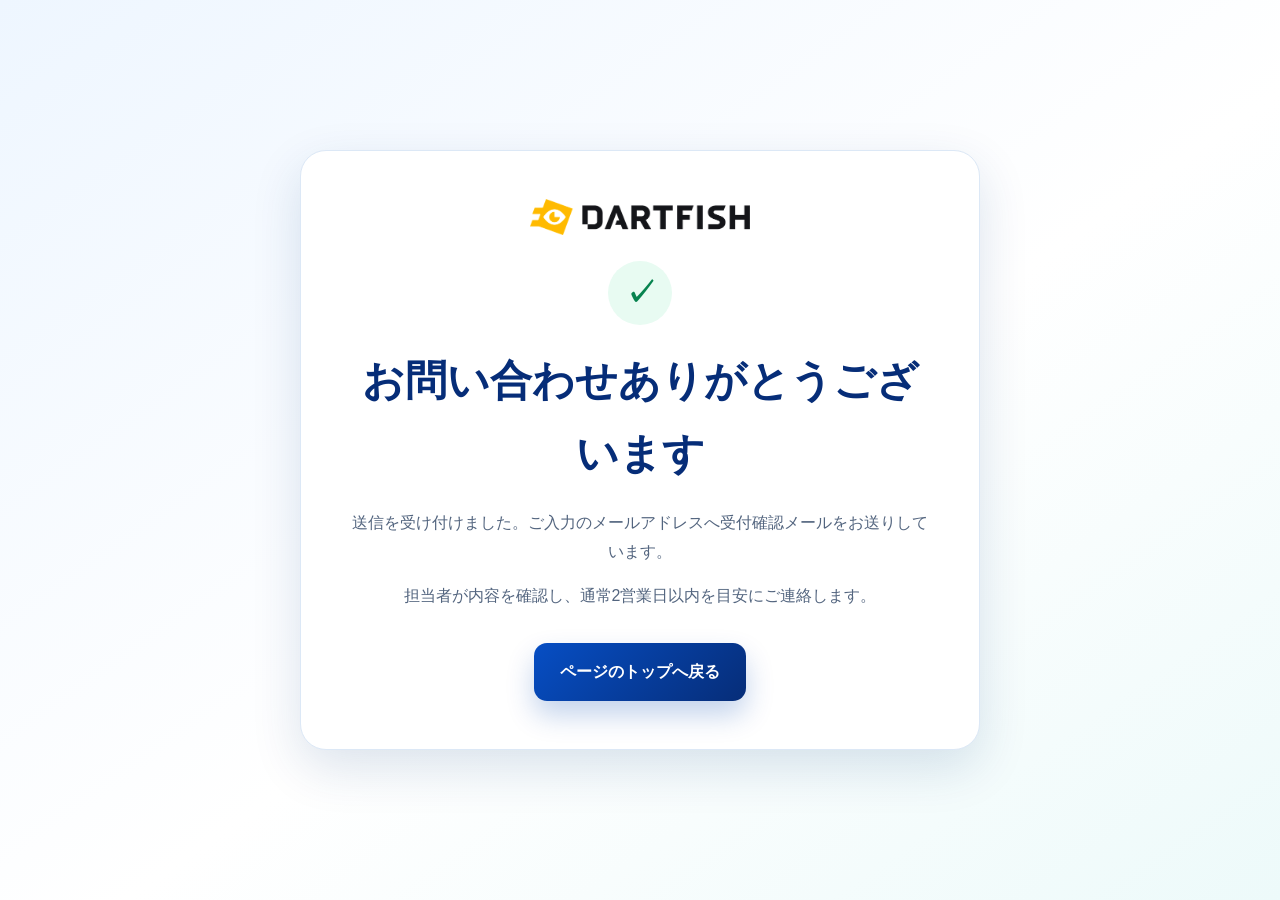
==== thanks.html @ bed09a38 "教育・学校向け問い合わせフォームを追加" ====
<!doctype html>
<html lang="ja">
<head>
  <meta charset="utf-8">
  <meta name="viewport" content="width=device-width, initial-scale=1">
  <meta name="robots" content="noindex">
  <title>お問い合わせありがとうございます｜Dartfish</title>
  <link rel="icon" href="images/favicon.png" type="image/png">
  <link rel="stylesheet" href="css/style.css">
</head>
<body class="thanks-page">
  <main class="thanks-main">
    <section class="thanks-card">
      <img src="images/dartfish-logo.png" alt="DARTFISH" width="230" height="48">
      <span class="thanks-check" aria-hidden="true">✓</span>
      <h1>お問い合わせありがとうございます</h1>
      <p>送信を受け付けました。ご入力のメールアドレスへ受付確認メールをお送りしています。</p>
      <p>担当者が内容を確認し、通常2営業日以内を目安にご連絡します。</p>
      <a class="button button-primary" href="/">ページのトップへ戻る</a>
    </section>
  </main>
</body>
</html>
---- css/style.css ----
:root {
  --blue-900: #062d78;
  --blue-800: #073b99;
  --blue-700: #064ec4;
  --blue-600: #0f65df;
  --blue-100: #eaf3ff;
  --blue-050: #f5f9ff;
  --teal-700: #087f86;
  --teal-100: #e6f8f7;
  --yellow: #ffba08;
  --ink: #10213f;
  --muted: #53657f;
  --line: #dbe6f4;
  --white: #ffffff;
  --shadow-sm: 0 8px 24px rgba(10, 54, 117, 0.08);
  --shadow-md: 0 18px 50px rgba(10, 54, 117, 0.14);
  --radius-sm: 14px;
  --radius-md: 22px;
  --radius-lg: 34px;
  --container: 1180px;
}

* { box-sizing: border-box; }
html { scroll-behavior: smooth; }
body {
  margin: 0;
  color: var(--ink);
  background: var(--white);
  font-family: -apple-system, BlinkMacSystemFont, "Segoe UI", "Yu Gothic", "Hiragino Kaku Gothic ProN", Meiryo, sans-serif;
  line-height: 1.75;
  -webkit-font-smoothing: antialiased;
}
img { max-width: 100%; height: auto; display: block; }
a { color: inherit; }
button, input, textarea { font: inherit; }
svg { stroke: currentColor; fill: none; stroke-width: 1.8; stroke-linecap: round; stroke-linejoin: round; }

.container { width: min(var(--container), calc(100% - 48px)); margin-inline: auto; }
.section { padding: 104px 0; }
.section-soft { background: linear-gradient(180deg, #f7fbff 0%, #eef6ff 100%); }
.section-band {
  background:
    radial-gradient(circle at 12% 0%, rgba(80, 173, 255, .22), transparent 32%),
    linear-gradient(145deg, #073487 0%, #0754c0 55%, #087f86 125%);
}
.section-heading { max-width: 760px; margin: 0 auto 52px; text-align: center; }
.section-heading h2 { margin: 6px 0 12px; font-size: clamp(2rem, 4vw, 3rem); line-height: 1.25; letter-spacing: .015em; color: var(--blue-900); }
.section-heading p { margin: 0; color: var(--muted); font-size: 1.03rem; }
.section-heading-light h2, .section-heading-light p { color: var(--white); }
.section-heading-light p { opacity: .86; }
.section-kicker { display: inline-block; color: var(--blue-600); font-size: .78rem; font-weight: 800; letter-spacing: .16em; }
.section-kicker-white { color: #bcdcff; }
.sr-only { position: absolute; width: 1px; height: 1px; padding: 0; margin: -1px; overflow: hidden; clip: rect(0,0,0,0); white-space: nowrap; border: 0; }
.skip-link { position: fixed; left: 12px; top: -60px; z-index: 1000; padding: 10px 14px; background: #fff; color: #0645b5; border-radius: 8px; box-shadow: var(--shadow-sm); }
.skip-link:focus { top: 12px; }

.site-header { position: sticky; top: 0; z-index: 100; background: rgba(255,255,255,.94); border-bottom: 1px solid rgba(218,229,243,.85); backdrop-filter: blur(14px); }
.header-inner { height: 76px; display: flex; align-items: center; justify-content: space-between; gap: 28px; }
.brand img { width: 230px; }
.global-nav { display: flex; align-items: center; gap: 30px; font-weight: 700; font-size: .94rem; }
.global-nav a { text-decoration: none; transition: color .2s ease, transform .2s ease; }
.global-nav a:not(.nav-cta):hover { color: var(--blue-600); }
.nav-cta { padding: 11px 20px; color: #fff; background: var(--blue-700); border-radius: 10px; box-shadow: 0 8px 16px rgba(6,78,196,.2); }
.nav-cta:hover { transform: translateY(-1px); }
.menu-button { display: none; width: 46px; height: 46px; padding: 10px; border: 0; border-radius: 10px; background: var(--blue-050); color: var(--blue-900); }
.menu-line { display: block; height: 2px; background: currentColor; margin: 5px 0; transition: .2s ease; }

.hero { position: relative; min-height: 720px; padding: 84px 0 98px; overflow: hidden; background: linear-gradient(140deg, #fff 0%, #fff 43%, #f0f7ff 100%); }
.hero::after { content: ""; position: absolute; inset: auto 0 0; height: 1px; background: linear-gradient(90deg, transparent, #d6e5f6, transparent); }
.hero-grid { display: grid; grid-template-columns: 1.03fr .97fr; align-items: center; gap: 58px; position: relative; z-index: 2; }
.eyebrow { display: inline-flex; align-items: center; gap: 8px; margin: 0 0 16px; padding: 7px 12px; color: var(--blue-700); background: var(--blue-100); border-radius: 999px; font-size: .82rem; font-weight: 800; }
.eyebrow::before { content: ""; width: 7px; height: 7px; border-radius: 50%; background: var(--yellow); box-shadow: 0 0 0 4px rgba(255,186,8,.2); }
.hero h1 { margin: 0; font-size: clamp(2.65rem, 5.2vw, 4.75rem); line-height: 1.17; letter-spacing: -.035em; color: var(--blue-900); }
.hero h1 span { color: var(--blue-700); }
.hero-sub { margin: 22px 0 12px; font-size: clamp(1.05rem, 1.8vw, 1.28rem); font-weight: 800; color: var(--ink); }
.hero-proof { position: relative; margin: 0 0 16px; padding-left: 22px; color: var(--blue-800); font-size: .9rem; font-weight: 800; line-height: 1.55; }
.hero-proof::before { content: ""; position: absolute; left: 0; top: .42em; width: 12px; height: 12px; border-radius: 50%; background: var(--yellow); box-shadow: 0 0 0 4px rgba(255,186,8,.18); }
.hero-text { max-width: 650px; margin: 0 0 24px; color: var(--muted); font-size: 1.02rem; }
.tag-list { display: flex; flex-wrap: wrap; gap: 9px; margin-bottom: 32px; }
.tag-list span { padding: 6px 12px; border-radius: 999px; background: #fff; border: 1px solid #cfe0f5; color: var(--blue-800); font-size: .82rem; font-weight: 700; }
.hero-actions { display: flex; flex-wrap: wrap; gap: 14px; }
.button { min-height: 58px; display: inline-flex; align-items: center; justify-content: center; gap: 10px; padding: 0 26px; border-radius: 13px; text-decoration: none; font-weight: 800; transition: transform .2s ease, box-shadow .2s ease, background .2s ease; }
.button svg { width: 22px; height: 22px; }
.button:hover { transform: translateY(-2px); }
.button-primary { color: #fff; background: linear-gradient(135deg, var(--blue-700), var(--blue-900)); box-shadow: 0 14px 28px rgba(6,71,174,.24); }
.button-primary:hover { box-shadow: 0 18px 32px rgba(6,71,174,.30); }
.button-secondary { color: var(--blue-800); background: #fff; border: 1.5px solid #82ace7; }

.hero-visual { position: relative; min-height: 570px; }
.hero-photo-wrap { position: absolute; inset: 0; border-radius: 34px; overflow: hidden; box-shadow: var(--shadow-md); background: #ddeeff; }
.hero-photo { width: 100%; height: 100%; object-fit: cover; }
.hero-photo-wrap::after { content: ""; position: absolute; inset: 0; background: linear-gradient(180deg, transparent 72%, rgba(3,30,75,.12)); }
.hero-screen-card { position: absolute; right: -22px; bottom: 0; width: 58%; padding: 7px; border-radius: 16px; background: rgba(255,255,255,.94); box-shadow: 0 24px 48px rgba(4,40,94,.28); transform: rotate(-1.4deg); }
.hero-screen-card img { border-radius: 10px; }
.hero-data-card { position: absolute; border: 1px solid rgba(150,190,230,.7); background: rgba(255,255,255,.92); box-shadow: var(--shadow-sm); backdrop-filter: blur(10px); }
.hero-data-card-a { top: -22px; left: -28px; width: 190px; padding: 13px 14px 10px; border-radius: 16px; }
.hero-data-card-a svg { width: 100%; height: 52px; stroke: var(--blue-600); stroke-width: 3; }
.hero-data-card-a span { display: block; margin-top: -2px; color: var(--blue-800); font-size: .66rem; font-weight: 900; letter-spacing: .12em; }
.hero-data-card-b { right: -14px; top: 88px; display: flex; align-items: center; gap: 9px; padding: 10px 14px; border-radius: 14px; }
.hero-data-card-b strong { font-size: 2rem; color: var(--yellow); line-height: 1; }
.hero-data-card-b span { color: var(--blue-900); font-size: .66rem; font-weight: 900; line-height: 1.15; }
.hero-orb { position: absolute; border-radius: 50%; filter: blur(1px); pointer-events: none; }
.hero-orb-a { width: 420px; height: 420px; right: -180px; top: 110px; background: rgba(86,177,255,.15); }
.hero-orb-b { width: 180px; height: 180px; left: -80px; bottom: -30px; background: rgba(255,186,8,.10); }

.challenge-grid { display: grid; grid-template-columns: repeat(5, 1fr); gap: 16px; }
.icon-card { min-height: 218px; padding: 28px 20px 22px; text-align: center; background: #fff; border: 1px solid #e2ecf8; border-radius: var(--radius-sm); box-shadow: var(--shadow-sm); }
.line-icon { width: 58px; height: 58px; display: grid; place-items: center; margin: 0 auto 15px; color: var(--blue-700); background: var(--blue-050); border-radius: 16px; }
.line-icon svg { width: 36px; height: 36px; }
.icon-card h3 { margin: 0 0 8px; color: var(--blue-900); font-size: 1rem; }
.icon-card p { margin: 0; color: var(--muted); font-size: .88rem; line-height: 1.65; }

.flow-grid { display: grid; grid-template-columns: repeat(4, 1fr); gap: 22px; counter-reset: flow; }
.flow-card { position: relative; padding: 22px; background: #fff; border: 1px solid var(--line); border-radius: var(--radius-md); box-shadow: var(--shadow-sm); }
.flow-card:not(:last-child)::after { content: ""; position: absolute; z-index: 4; top: 45%; right: -30px; width: 34px; height: 16px; background: var(--blue-600); clip-path: polygon(0 34%, 64% 34%, 64% 0, 100% 50%, 64% 100%, 64% 66%, 0 66%); }
.step-number { position: absolute; top: 12px; left: 12px; z-index: 3; width: 30px; height: 30px; display: grid; place-items: center; border-radius: 50%; background: var(--blue-700); color: #fff; font-size: .84rem; font-weight: 900; box-shadow: 0 6px 14px rgba(6,78,196,.25); }
.flow-card h3 { margin: 0 0 16px; padding-left: 28px; text-align: center; color: var(--blue-900); font-size: 1.08rem; }
.flow-image { aspect-ratio: 16/10; overflow: hidden; border-radius: 12px; background: #edf4fb; }
.flow-image img { width: 100%; height: 100%; object-fit: cover; }
.flow-card p { margin: 16px 2px 0; color: var(--muted); font-size: .9rem; line-height: 1.7; }

.usecase-grid { display: grid; grid-template-columns: 1fr 1fr; gap: 26px; }
.usecase-card { display: grid; grid-template-columns: 1.05fr .95fr; align-items: stretch; min-height: 410px; overflow: hidden; border-radius: var(--radius-lg); background: #fff; box-shadow: 0 20px 46px rgba(1,24,63,.22); }
.usecase-card img { width: 100%; height: 100%; min-height: 410px; object-fit: cover; }
.usecase-copy { padding: 38px 34px; }
.usecase-label { margin: 0 0 12px; color: var(--blue-600); font-size: .72rem; font-weight: 900; letter-spacing: .12em; }
.usecase-ssh .usecase-label { color: var(--teal-700); }
.usecase-copy h3 { margin: 0 0 14px; color: var(--blue-900); font-size: 1.75rem; line-height: 1.3; }
.usecase-ssh .usecase-copy h3 { color: #066f77; }
.usecase-copy .lead { margin: 0 0 24px; color: var(--muted); }
.check-list { list-style: none; margin: 0; padding: 0; display: grid; gap: 10px; }
.check-list li { position: relative; padding-left: 28px; font-size: .92rem; color: #31445f; }
.check-list li::before { content: "✓"; position: absolute; left: 0; top: 1px; width: 20px; height: 20px; display: grid; place-items: center; border-radius: 50%; color: #fff; background: var(--blue-700); font-size: .74rem; font-weight: 900; }
.usecase-ssh .check-list li::before { background: var(--teal-700); }

.feature-grid { display: grid; grid-template-columns: repeat(4, 1fr); gap: 22px; }
.feature-card { overflow: hidden; background: #fff; border: 1px solid var(--line); border-radius: 20px; box-shadow: var(--shadow-sm); }
.feature-image { aspect-ratio: 16/10; overflow: hidden; background: #eaf2fc; }
.feature-image img { width: 100%; height: 100%; object-fit: cover; transition: transform .45s ease; }
.feature-image-contain { background: #2b2b2b; }
.feature-image-contain img { object-fit: contain; }
.feature-card:hover .feature-image img { transform: scale(1.035); }
.feature-body { padding: 22px 20px 24px; }
.feature-body h3 { margin: 0 0 10px; color: var(--blue-900); font-size: 1.1rem; }
.feature-body p { margin: 0; color: var(--muted); font-size: .9rem; line-height: 1.72; }
.image-note { margin: 20px 0 0; text-align: right; color: #75839a; font-size: .76rem; }

.theme-grid { display: grid; grid-template-columns: repeat(6, 1fr); gap: 16px; }
.theme-card { min-height: 208px; padding: 24px 18px; text-align: center; background: #fff; border: 1px solid #dfebf8; border-radius: 18px; box-shadow: var(--shadow-sm); }
.theme-icon { width: 66px; height: 66px; display: grid; place-items: center; margin: 0 auto 16px; border-radius: 20px; color: var(--blue-700); background: var(--blue-050); border: 1px solid #d9e8fa; font-size: 1.35rem; font-weight: 900; }
.theme-card h3 { margin: 0 0 8px; color: var(--blue-900); font-size: .98rem; }
.theme-card p { margin: 0; color: var(--muted); font-size: .84rem; line-height: 1.6; }

.support-grid { display: grid; grid-template-columns: .95fr 1.05fr; gap: 56px; align-items: center; }
.support-copy h2 { margin: 8px 0 14px; color: var(--blue-900); font-size: clamp(2rem, 4vw, 3rem); line-height: 1.25; }
.support-lead { margin: 0 0 30px; color: var(--muted); font-size: 1.02rem; }
.support-items { display: grid; grid-template-columns: repeat(2, 1fr); gap: 12px; }
.support-items article { display: grid; grid-template-columns: 1fr; align-content: start; gap: 10px; padding: 18px 14px; text-align: center; border: 1px solid #e0eaf6; border-radius: 16px; background: #fff; box-shadow: var(--shadow-sm); }
.support-items article > .support-icon { width: 48px; height: 48px; display: grid; place-items: center; margin-inline: auto; border-radius: 14px; background: var(--blue-100); color: var(--blue-700); }
.support-icon svg { width: 30px; height: 30px; }
.support-items h3 { margin: 0 0 4px; color: var(--blue-900); font-size: .92rem; line-height: 1.45; }
.support-items p { margin: 0; color: var(--muted); font-size: .78rem; line-height: 1.55; }
.support-visual { position: relative; }
.support-visual img { width: 100%; aspect-ratio: 3/2; object-fit: cover; border-radius: 30px; box-shadow: var(--shadow-md); }
.support-visual-graphic { overflow: hidden; border-radius: 26px; background: #1f1f1f; box-shadow: var(--shadow-md); }
.support-visual-graphic img { aspect-ratio: auto; object-fit: contain; border-radius: 0; box-shadow: none; }
.support-badge { position: absolute; left: -20px; bottom: 24px; display: flex; align-items: center; gap: 10px; padding: 12px 16px; border-radius: 14px; background: #fff; box-shadow: var(--shadow-md); }
.support-badge strong { color: var(--yellow); font-size: 2rem; line-height: 1; }
.support-badge span { color: var(--blue-900); font-size: .66rem; font-weight: 900; line-height: 1.2; }

.process-section { padding-top: 74px; }
.process-list { list-style: none; margin: 0; padding: 0; display: grid; grid-template-columns: repeat(4, 1fr); gap: 18px; }
.process-list li { position: relative; min-height: 190px; padding: 28px 24px 22px; background: #fff; border: 1px solid var(--line); border-radius: 18px; box-shadow: var(--shadow-sm); }
.process-list li:not(:last-child)::after { content: ""; position: absolute; top: 50%; right: -24px; width: 28px; height: 14px; background: var(--blue-600); clip-path: polygon(0 35%, 66% 35%, 66% 0, 100% 50%, 66% 100%, 66% 65%, 0 65%); }
.process-list span { width: 34px; height: 34px; display: grid; place-items: center; margin-bottom: 16px; border-radius: 50%; background: var(--blue-700); color: #fff; font-weight: 900; }
.process-list h3 { margin: 0 0 8px; color: var(--blue-900); font-size: 1rem; }
.process-list p { margin: 0; color: var(--muted); font-size: .86rem; line-height: 1.65; }

.faq-container { max-width: 920px; }
.faq-list { display: grid; gap: 12px; }
.faq-item { overflow: hidden; background: #fff; border: 1px solid #dce8f6; border-radius: 14px; box-shadow: 0 7px 20px rgba(13,60,125,.06); }
.faq-item summary { position: relative; cursor: pointer; list-style: none; padding: 19px 58px 19px 24px; color: var(--blue-900); font-weight: 800; }
.faq-item summary::-webkit-details-marker { display: none; }
.faq-item summary::before { content: "Q"; display: inline-grid; place-items: center; width: 26px; height: 26px; margin-right: 12px; border-radius: 50%; color: #fff; background: var(--blue-700); font-size: .76rem; }
.faq-item summary::after { content: "+"; position: absolute; right: 23px; top: 50%; transform: translateY(-50%); color: var(--blue-700); font-size: 1.5rem; font-weight: 400; transition: transform .2s ease; }
.faq-item[open] summary::after { transform: translateY(-50%) rotate(45deg); }
.faq-item div { padding: 0 66px 20px; }
.faq-item p { margin: 0; color: var(--muted); }

.contact-section { background: linear-gradient(180deg, #f5f9ff 0%, #fff 100%); }
.contact-layout { display: grid; grid-template-columns: .72fr 1.28fr; gap: 54px; align-items: start; }
.contact-intro { position: sticky; top: 110px; }
.contact-intro h2 { margin: 8px 0 18px; color: var(--blue-900); font-size: clamp(2rem, 4vw, 3rem); line-height: 1.25; }
.contact-intro > p { color: var(--muted); font-size: 1rem; line-height: 1.9; }
.contact-assurance { margin-top: 30px; padding: 24px; border: 1px solid #d7e7f8; border-radius: 18px; background: #fff; box-shadow: var(--shadow-sm); }
.contact-assurance strong { color: var(--blue-900); }
.contact-assurance ul { margin: 14px 0 0; padding: 0; list-style: none; display: grid; gap: 10px; }
.contact-assurance li { position: relative; padding-left: 25px; color: var(--muted); font-size: .88rem; }
.contact-assurance li::before { content: "✓"; position: absolute; left: 0; color: var(--teal-700); font-weight: 900; }
.contact-form { padding: 36px; border: 1px solid #d9e6f4; border-radius: 24px; background: #fff; box-shadow: 0 20px 55px rgba(10, 54, 117, .1); }
.form-grid { display: grid; grid-template-columns: 1fr 1fr; gap: 20px; }
.form-field { display: grid; gap: 8px; min-width: 0; }
.form-field-wide { grid-column: 1 / -1; }
.form-field > span, .form-choice-group legend { color: var(--blue-900); font-size: .92rem; font-weight: 800; }
.form-field em, .form-choice-group em, .privacy-check em { margin-left: 5px; color: #b42318; font-size: .72rem; font-style: normal; font-weight: 800; }
.form-choice-group small { color: var(--muted); font-size: .78rem; font-weight: 500; }
.form-field input, .form-field textarea { width: 100%; border: 1px solid #b9cadf; border-radius: 10px; background: #fff; color: #152944; font: inherit; transition: border-color .2s, box-shadow .2s; }
.form-field input { height: 50px; padding: 0 14px; }
.form-field textarea { min-height: 150px; padding: 13px 14px; resize: vertical; line-height: 1.7; }
.form-field input:focus, .form-field textarea:focus { outline: 0; border-color: var(--blue-600); box-shadow: 0 0 0 3px rgba(20, 105, 220, .14); }
.form-field input[aria-invalid="true"], .form-field textarea[aria-invalid="true"], .form-choice-group.is-invalid { border-color: #d92d20; }
.form-choice-group { min-width: 0; margin: 28px 0 0; padding: 0; border: 0; }
.form-choice-group legend { margin-bottom: 12px; }
.checkbox-grid { display: grid; grid-template-columns: 1fr 1fr; gap: 10px; }
.checkbox-grid label { position: relative; cursor: pointer; }
.checkbox-grid input { position: absolute; opacity: 0; pointer-events: none; }
.checkbox-grid span { min-height: 46px; display: flex; align-items: center; padding: 10px 12px 10px 42px; border: 1px solid #c9d7e8; border-radius: 10px; color: #30465f; font-size: .86rem; line-height: 1.4; transition: .2s; }
.checkbox-grid span::before { content: ""; position: absolute; left: 14px; width: 18px; height: 18px; border: 1.5px solid #91a7c1; border-radius: 4px; background: #fff; }
.checkbox-grid input:checked + span { border-color: var(--blue-600); background: var(--blue-050); color: var(--blue-900); font-weight: 700; }
.checkbox-grid input:checked + span::before { content: "✓"; display: grid; place-items: center; border-color: var(--blue-700); background: var(--blue-700); color: #fff; font-size: .75rem; font-weight: 900; }
.checkbox-grid input:focus-visible + span { outline: 3px solid rgba(20, 105, 220, .2); outline-offset: 2px; }
.contact-form > .form-field-wide { margin-top: 28px; }
.char-count { justify-self: end; color: #718096; font-size: .74rem; }
.privacy-check { display: flex; gap: 10px; align-items: flex-start; margin-top: 24px; color: #40536c; font-size: .86rem; line-height: 1.65; }
.privacy-check input { width: 18px; height: 18px; flex: 0 0 auto; margin-top: 3px; accent-color: var(--blue-700); }
.privacy-check a { color: var(--blue-700); }
.turnstile-wrap { margin-top: 24px; }
.turnstile-note { margin: 8px 0 0; color: #718096; font-size: .72rem; }
.form-submit { width: 100%; margin-top: 24px; border: 0; cursor: pointer; }
.form-submit:disabled { cursor: wait; opacity: .68; }
.form-footnote { margin: 10px 0 0; text-align: center; color: var(--muted); font-size: .76rem; }
.form-status { margin-bottom: 22px; padding: 14px 16px; border-radius: 10px; font-size: .9rem; line-height: 1.65; }
.form-status.is-error { color: #8a1c13; border: 1px solid #f2b8b5; background: #fff1f0; }
.form-status.is-success { color: #085d3a; border: 1px solid #a9dfc6; background: #edfff6; }
.hp-field { position: absolute !important; left: -10000px !important; width: 1px !important; height: 1px !important; overflow: hidden !important; }

.final-cta { position: relative; overflow: hidden; padding: 76px 0; color: #fff; background: linear-gradient(135deg, #05378e 0%, #0757c6 58%, #077e8d 135%); }
.final-cta-inner { position: relative; z-index: 2; display: flex; align-items: center; justify-content: space-between; gap: 42px; }
.final-cta h2 { margin: 5px 0 8px; font-size: clamp(2rem, 4vw, 3.05rem); line-height: 1.2; }
.final-cta p { margin: 0; max-width: 680px; opacity: .88; }
.final-cta-actions { display: grid; grid-template-columns: 1fr; gap: 12px; min-width: 260px; }
.button-white { background: #fff; color: var(--blue-800); }
.button-outline-white { color: #fff; border: 1.5px solid rgba(255,255,255,.72); background: rgba(255,255,255,.08); }
.final-cta-pattern { position: absolute; inset: 0; opacity: .16; background-image: linear-gradient(rgba(255,255,255,.18) 1px, transparent 1px), linear-gradient(90deg, rgba(255,255,255,.18) 1px, transparent 1px); background-size: 42px 42px; mask-image: linear-gradient(90deg, transparent, #000, transparent); }

.site-footer { padding: 48px 0 52px; background: #fff; border-top: 1px solid var(--line); }
.footer-inner { display: grid; grid-template-columns: 1fr auto; align-items: center; gap: 22px; }
.footer-brand { display: flex; align-items: center; gap: 18px; }
.footer-brand img { width: 230px; }
.footer-brand-copy p { margin: 0; }
.footer-company { color: var(--blue-900); font-size: 1.08rem; font-weight: 800; }
.footer-tagline { margin-top: 3px !important; color: var(--muted); font-size: .78rem; }
.footer-links { display: flex; justify-content: flex-end; flex-wrap: wrap; gap: 10px 20px; max-width: 480px; }
.footer-links a { color: var(--muted); text-decoration: none; font-size: .86rem; }
.footer-links a:hover { color: var(--blue-700); }
.site-footer small { grid-column: 1 / -1; color: #7b889a; font-size: .72rem; }
.mobile-cta { display: none; }
.thanks-page { min-height: 100vh; background: linear-gradient(145deg, #eef6ff, #fff 55%, #edfafa); }
.thanks-main { min-height: 100vh; display: grid; place-items: center; padding: 30px 16px; }
.thanks-card { width: min(100%, 680px); padding: 48px; text-align: center; border: 1px solid #dce8f6; border-radius: 26px; background: #fff; box-shadow: var(--shadow-md); }
.thanks-card > img { width: 220px; height: auto; margin: 0 auto 26px; }
.thanks-check { width: 64px; height: 64px; display: grid; place-items: center; margin: 0 auto 20px; border-radius: 50%; background: #e8fbf2; color: #07834f; font-size: 2rem; font-weight: 900; }
.thanks-card h1 { margin: 0 0 18px; color: var(--blue-900); font-size: clamp(1.8rem, 5vw, 2.6rem); }
.thanks-card p { color: var(--muted); line-height: 1.8; }
.thanks-card .button { margin-top: 16px; }

.reveal { opacity: 0; transform: translateY(18px); transition: opacity .55s ease, transform .55s ease; }
.reveal.is-visible { opacity: 1; transform: none; }
@media (prefers-reduced-motion: reduce) {
  html { scroll-behavior: auto; }
  .reveal { opacity: 1; transform: none; transition: none; }
  * { animation-duration: .01ms !important; animation-iteration-count: 1 !important; transition-duration: .01ms !important; }
}

@media (max-width: 1120px) {
  .challenge-grid { grid-template-columns: repeat(3, 1fr); }
  .feature-grid { grid-template-columns: repeat(2, 1fr); }
  .theme-grid { grid-template-columns: repeat(3, 1fr); }
  .usecase-card { grid-template-columns: 1fr; }
  .usecase-card img { min-height: 260px; max-height: 310px; }
}

@media (max-width: 920px) {
  .section { padding: 82px 0; }
  .header-inner { height: 68px; }
  .brand img { width: 195px; }
  .menu-button { display: block; }
  .global-nav { position: fixed; inset: 68px 18px auto; display: none; padding: 18px; border: 1px solid var(--line); border-radius: 16px; background: #fff; box-shadow: var(--shadow-md); }
  .global-nav.is-open { display: grid; gap: 4px; }
  .global-nav a { padding: 12px 14px; border-radius: 9px; }
  .global-nav a:not(.nav-cta):hover { background: var(--blue-050); }
  .nav-cta { text-align: center; margin-top: 6px; }
  .menu-button[aria-expanded="true"] .menu-line:nth-child(1) { transform: translateY(7px) rotate(45deg); }
  .menu-button[aria-expanded="true"] .menu-line:nth-child(2) { opacity: 0; }
  .menu-button[aria-expanded="true"] .menu-line:nth-child(3) { transform: translateY(-7px) rotate(-45deg); }
  .hero { padding: 62px 0 78px; }
  .hero-grid { grid-template-columns: 1fr; gap: 64px; }
  .hero-copy { max-width: 760px; }
  .hero-visual { min-height: 600px; max-width: 720px; width: 100%; margin-inline: auto; }
  .flow-grid { grid-template-columns: repeat(2, 1fr); }
  .flow-card:not(:last-child)::after { display: none; }
  .usecase-grid { grid-template-columns: 1fr; }
  .support-grid { grid-template-columns: 1fr; }
  .support-visual { order: initial; }
  .process-list { grid-template-columns: repeat(2, 1fr); }
  .process-list li:not(:last-child)::after { display: none; }
  .final-cta-inner { align-items: flex-start; flex-direction: column; }
  .contact-layout { grid-template-columns: 1fr; }
  .contact-intro { position: static; }
  .final-cta-actions { width: 100%; grid-template-columns: 1fr 1fr; }
}

@media (max-width: 680px) {
  body { padding-bottom: 72px; }
  .container { width: min(100% - 28px, var(--container)); }
  .section { padding: 68px 0; }
  .section-heading { margin-bottom: 36px; }
  .section-heading h2 { font-size: 2rem; }
  .section-heading p { font-size: .94rem; }
  .hero { padding: 42px 0 60px; }
  .hero h1 { font-size: clamp(2.25rem, 11vw, 3.25rem); }
  .hero-sub { font-size: 1.02rem; }
  .hero-proof { font-size: .86rem; }
  .hero-text { font-size: .94rem; }
  .hero-actions { display: grid; grid-template-columns: 1fr; }
  .button { width: 100%; min-height: 60px; }
  .hero-visual { min-height: 450px; }
  .hero-photo-wrap { inset: 0; border-radius: 24px; }
  .hero-screen-card { right: 8px; width: 64%; }
  .hero-data-card-a { left: -2px; top: -24px; width: 150px; }
  .hero-data-card-b { right: -3px; top: 68px; }
  .challenge-grid, .feature-grid, .theme-grid, .flow-grid, .process-list { grid-template-columns: 1fr; }
  .icon-card { min-height: auto; display: grid; grid-template-columns: 58px 1fr; gap: 4px 16px; text-align: left; align-items: center; padding: 20px; }
  .line-icon { grid-row: 1 / 3; margin: 0; }
  .icon-card h3, .icon-card p { text-align: left; }
  .flow-card { padding: 18px; }
  .usecase-copy { padding: 28px 24px; }
  .usecase-card img { min-height: 230px; }
  .theme-card { min-height: auto; display: grid; grid-template-columns: 58px 1fr; gap: 4px 14px; text-align: left; align-items: center; padding: 18px; }
  .theme-icon { grid-row: 1 / 3; width: 58px; height: 58px; margin: 0; }
  .theme-card h3, .theme-card p { text-align: left; }
  .support-items { grid-template-columns: 1fr; }
  .support-items article { grid-template-columns: 52px 1fr; gap: 14px; padding: 16px; text-align: left; }
  .support-items article > .support-icon { margin: 0; }
  .faq-item summary { padding: 17px 50px 17px 16px; font-size: .92rem; }
  .faq-item summary::before { margin-right: 8px; }
  .faq-item div { padding: 0 22px 18px 52px; font-size: .9rem; }
  .contact-form { padding: 24px 18px; border-radius: 18px; }
  .form-grid, .checkbox-grid { grid-template-columns: 1fr; }
  .final-cta { padding: 62px 0; }
  .final-cta-actions { grid-template-columns: 1fr; }
  .footer-inner { grid-template-columns: 1fr; }
  .footer-brand { align-items: flex-start; flex-direction: column; gap: 8px; }
  .footer-links { flex-wrap: wrap; }
  .mobile-cta { position: fixed; z-index: 90; left: 0; right: 0; bottom: 0; display: grid; grid-template-columns: 1fr 1fr; padding: 8px 10px calc(8px + env(safe-area-inset-bottom)); background: rgba(255,255,255,.96); border-top: 1px solid var(--line); box-shadow: 0 -8px 26px rgba(8,44,98,.12); backdrop-filter: blur(12px); }
  .mobile-cta a { min-height: 52px; display: grid; place-items: center; text-decoration: none; font-weight: 800; font-size: .92rem; border-radius: 10px; }
  .mobile-cta a:first-child { background: var(--blue-700); color: #fff; }
  .mobile-cta a:last-child { color: var(--blue-800); border: 1px solid #94b8e9; margin-left: 8px; }
  .thanks-card { padding: 36px 20px; }
}
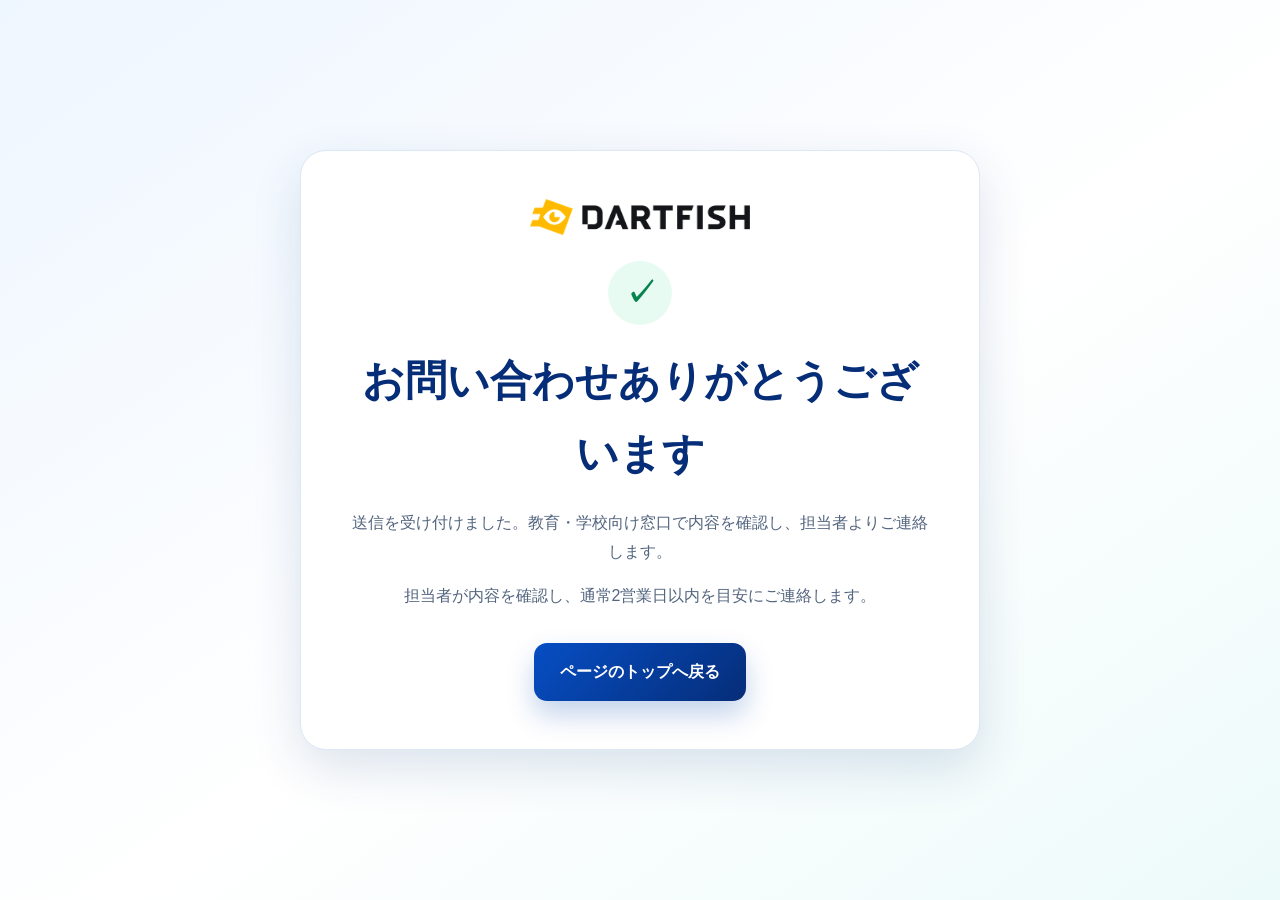
==== commit 299fc4ae: "問い合わせフォームの案内文を自動返信なしへ更新" ====
--- a/thanks.html
+++ b/thanks.html
@@ -14,7 +14,7 @@
       <img src="images/dartfish-logo.png" alt="DARTFISH" width="230" height="48">
       <span class="thanks-check" aria-hidden="true">✓</span>
       <h1>お問い合わせありがとうございます</h1>
-      <p>送信を受け付けました。ご入力のメールアドレスへ受付確認メールをお送りしています。</p>
+      <p>送信を受け付けました。教育・学校向け窓口で内容を確認し、担当者よりご連絡します。</p>
       <p>担当者が内容を確認し、通常2営業日以内を目安にご連絡します。</p>
       <a class="button button-primary" href="/">ページのトップへ戻る</a>
     </section>
